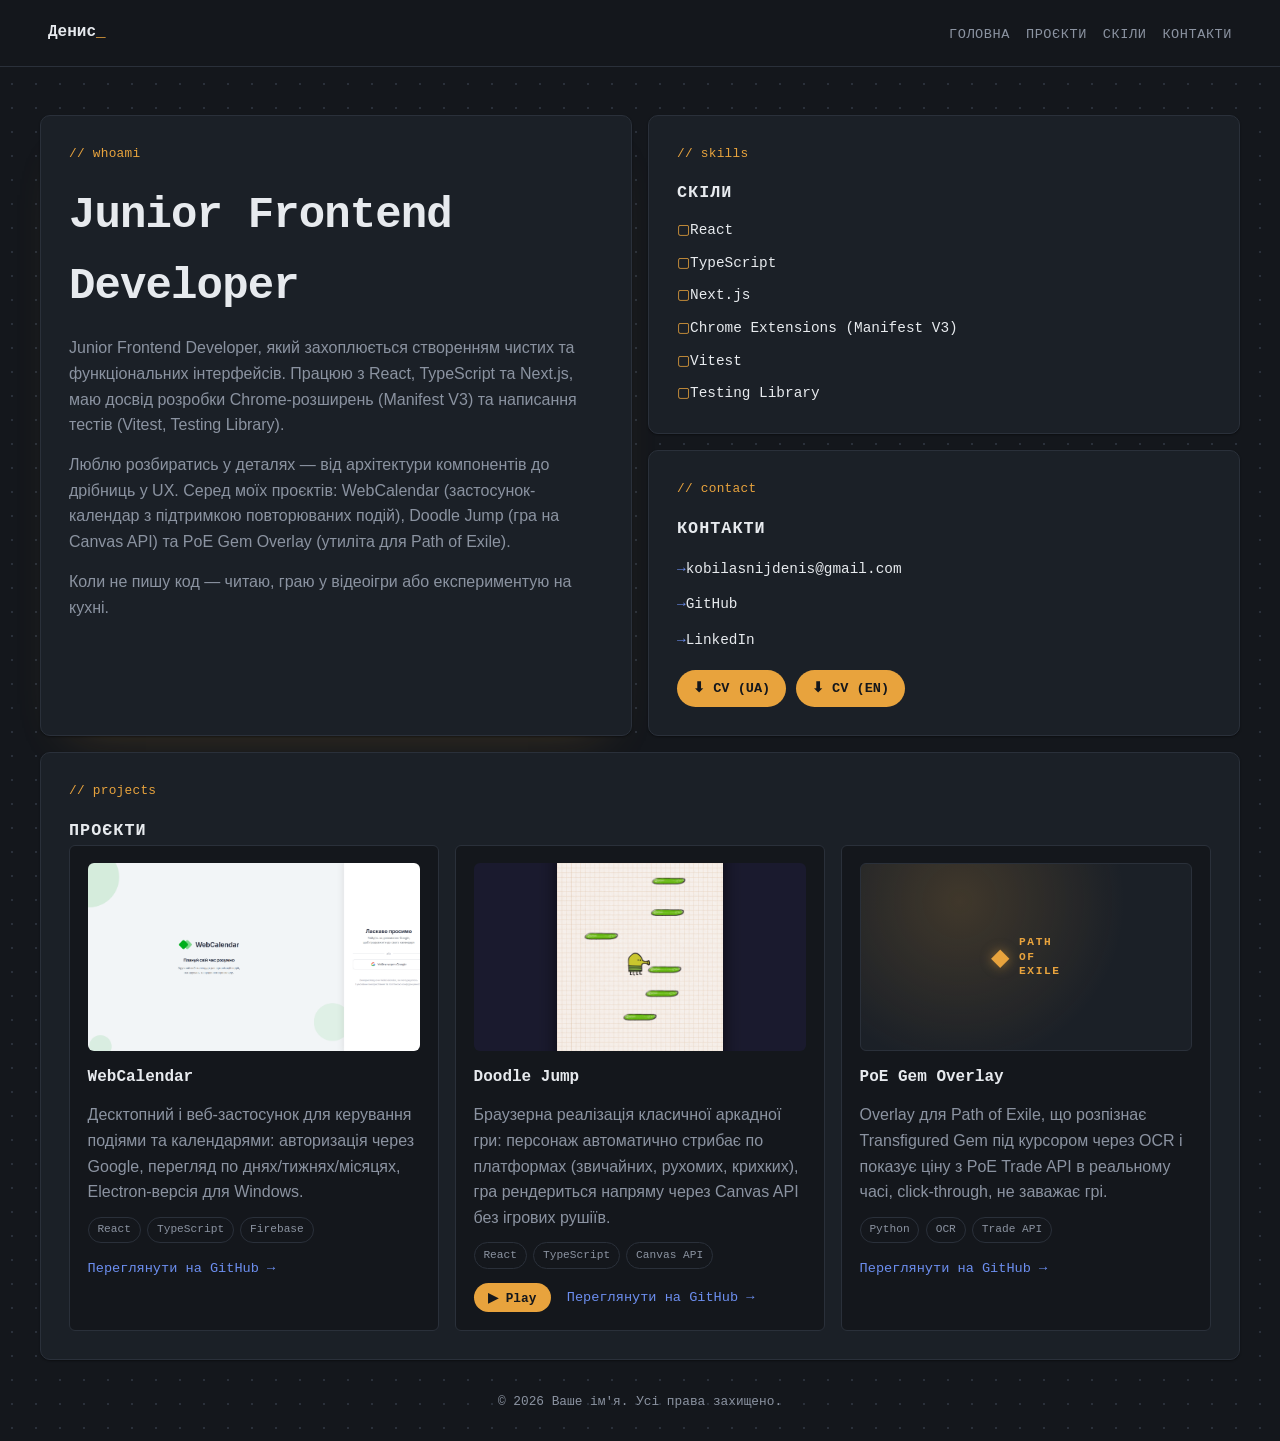
==== index.html @ c6d9cc0c "Initial commit: portfolio website Co-Authored-By: Claude Sonnet 5 <noreply@anthropic.com>" ====
<!DOCTYPE html>
<html lang="uk">
<head>
    <meta charset="UTF-8">
    <meta name="viewport" content="width=device-width, initial-scale=1.0">
    <title>Портфоліо — Денис</title>
    <meta name="description" content="Портфоліо розробника: проєкти, скіли, контакти.">

    <!-- Етап 2: сюди буде наповнено CSS Grid верстку -->
    <link rel="stylesheet" href="style.css">
</head>
<body>

    <a class="skip-link" href="#main-content">Перейти до основного контенту</a>

    <header class="site-header">
        <nav class="main-nav" aria-label="Основна навігація">
            <a class="main-nav__logo" href="#hero">Денис</a>
            <button class="main-nav__toggle" type="button" aria-label="Відкрити меню" aria-expanded="false" aria-controls="main-nav-list">
                <span class="main-nav__toggle-bar"></span>
                <span class="main-nav__toggle-bar"></span>
                <span class="main-nav__toggle-bar"></span>
            </button>
            <ul id="main-nav-list" class="main-nav__list">
                <li class="main-nav__item"><a class="main-nav__link" href="#hero">Головна</a></li>
                <li class="main-nav__item"><a class="main-nav__link" href="#projects">Проєкти</a></li>
                <li class="main-nav__item"><a class="main-nav__link" href="#skills">Скіли</a></li>
                <li class="main-nav__item"><a class="main-nav__link" href="#contacts">Контакти</a></li>
            </ul>
        </nav>
    </header>

    <main id="main-content" class="bento-grid">

        <!-- Hero-картка: велика, займає найбільше місця в сітці -->
        <section id="hero" class="bento-card bento-card--hero" aria-labelledby="hero-heading">
            <h1 id="hero-heading" class="hero__name">Junior Frontend Developer</h1>
            <p class="hero__text">Junior Frontend Developer, який захоплюється створенням чистих та функціональних інтерфейсів. Працюю з React, TypeScript та Next.js, маю досвід розробки Chrome-розширень (Manifest V3) та написання тестів (Vitest, Testing Library).</p>
            <p class="hero__text">Люблю розбиратись у деталях — від архітектури компонентів до дрібниць у UX. Серед моїх проєктів: WebCalendar (застосунок-календар з підтримкою повторюваних подій), Doodle Jump (гра на Canvas API) та PoE Gem Overlay (утиліта для Path of Exile).</p>
            <p class="hero__text">Коли не пишу код — читаю, граю у відеоігри або експериментую на кухні.</p>
        </section>

        <!-- Секція "Проєкти" як bento-картка-контейнер з підсіткою на 4 плейсхолдери -->
        <section id="projects" class="bento-card bento-card--projects" aria-labelledby="projects-heading">
            <h2 id="projects-heading" class="bento-card__title">Проєкти</h2>

            <div class="projects-grid">
                <article class="project-card" data-project="1">
                    <div class="project-card__preview has-thumb" role="button" tabindex="0" aria-label="Переглянути скріншоти проєкту WebCalendar" data-gallery='["screan shot/webcalendar/login.png", "screan shot/webcalendar/day-view.png", "screan shot/webcalendar/create-event.png"]' style="background-image: url('screan shot/webcalendar/login.png');"></div>
                    <h3 class="project-card__title">WebCalendar</h3>
                    <p class="project-card__desc">Десктопний і веб-застосунок для керування подіями та календарями: авторизація через Google, перегляд по днях/тижнях/місяцях, Electron-версія для Windows.</p>
                    <ul class="project-card__tags">
                        <li class="project-card__tag">React</li>
                        <li class="project-card__tag">TypeScript</li>
                        <li class="project-card__tag">Firebase</li>
                    </ul>
                    <a class="project-card__link" href="https://github.com/NacnudONE/-web-calendar" target="_blank" rel="noopener noreferrer">Переглянути на GitHub →</a>
                </article>

                <article class="project-card" data-project="2">
                    <div class="project-card__preview has-thumb" role="button" tabindex="0" aria-label="Переглянути скріншоти проєкту Doodle Jump" data-gallery='["screan shot/doodle-jump/menu.png", "screan shot/doodle-jump/gameplay.png"]' style="background-image: url('screan shot/doodle-jump/gameplay.png');"></div>
                    <h3 class="project-card__title">Doodle Jump</h3>
                    <p class="project-card__desc">Браузерна реалізація класичної аркадної гри: персонаж автоматично стрибає по платформах (звичайних, рухомих, крихких), гра рендериться напряму через Canvas API без ігрових рушіїв.</p>
                    <ul class="project-card__tags">
                        <li class="project-card__tag">React</li>
                        <li class="project-card__tag">TypeScript</li>
                        <li class="project-card__tag">Canvas API</li>
                    </ul>
                    <div class="project-card__actions">
                        <button class="project-card__play" type="button" data-play-url="https://nacnudone.github.io/doodle-Jump/">▶ Play</button>
                        <a class="project-card__link" href="https://github.com/NacnudONE/doodle-Jump" target="_blank" rel="noopener noreferrer">Переглянути на GitHub →</a>
                    </div>
                </article>

                <article class="project-card" data-project="3">
                    <div class="project-card__preview project-card__preview--logo" aria-hidden="true">
                        <span class="poe-logo">
                            <span class="poe-logo__gem">◆</span>
                            <span class="poe-logo__text">Path<br>of<br>Exile</span>
                        </span>
                    </div>
                    <h3 class="project-card__title">PoE Gem Overlay</h3>
                    <p class="project-card__desc">Overlay для Path of Exile, що розпізнає Transfigured Gem під курсором через OCR і показує ціну з PoE Trade API в реальному часі, click-through, не заважає грі.</p>
                    <ul class="project-card__tags">
                        <li class="project-card__tag">Python</li>
                        <li class="project-card__tag">OCR</li>
                        <li class="project-card__tag">Trade API</li>
                    </ul>
                    <a class="project-card__link" href="https://github.com/NacnudONE/poe_gem_overlay" target="_blank" rel="noopener noreferrer">Переглянути на GitHub →</a>
                </article>
            </div>
        </section>

        <!-- Картка "Скіли" -->
        <section id="skills" class="bento-card bento-card--skills" aria-labelledby="skills-heading">
            <h2 id="skills-heading" class="bento-card__title">Скіли</h2>
            <ul class="skills-list">
                <li class="skills-list__item">React</li>
                <li class="skills-list__item">TypeScript</li>
                <li class="skills-list__item">Next.js</li>
                <li class="skills-list__item">Chrome Extensions (Manifest V3)</li>
                <li class="skills-list__item">Vitest</li>
                <li class="skills-list__item">Testing Library</li>
            </ul>
        </section>

        <!-- Картка "Контакти" -->
        <section id="contacts" class="bento-card bento-card--contacts" aria-labelledby="contacts-heading">
            <h2 id="contacts-heading" class="bento-card__title">Контакти</h2>
            <ul class="contacts-list">
                <li class="contacts-list__item">
                    <a class="contacts-list__link" href="mailto:kobilasnijdenis@gmail.com" aria-label="Написати на пошту">kobilasnijdenis@gmail.com</a>
                </li>
                <li class="contacts-list__item">
                    <a class="contacts-list__link" href="https://github.com/NacnudONE" target="_blank" rel="noopener noreferrer" aria-label="Профіль на GitHub">GitHub</a>
                </li>
                <li class="contacts-list__item">
                    <a class="contacts-list__link" href="https://www.linkedin.com/in/%D0%B4%D0%B5%D0%BD%D0%B8%D1%81-%D0%BA%D0%BE%D0%B1%D0%B8%D0%BB%D1%8F%D1%88%D0%BD%D0%B8%D0%B9-59717441b/" target="_blank" rel="noopener noreferrer" aria-label="Профіль на LinkedIn">LinkedIn</a>
                </li>
            </ul>
            <div class="contacts-cv-group">
                <a class="contacts-cv" href="files/Denys_Kobyliashnyi_Resume.docx" download>⬇ CV (UA)</a>
                <a class="contacts-cv" href="files/Denys_Kobyliashnyi_Resume_EN.docx" download>⬇ CV (EN)</a>
            </div>
        </section>

    </main>

    <footer class="site-footer">
        <p class="site-footer__text">&copy; 2026 Ваше ім'я. Усі права захищено.</p>
    </footer>

    <!-- Крок: галерея/lightbox для скріншотів проєктів (одна спільна модалка) -->
    <div class="lightbox" id="lightbox" hidden>
        <div class="lightbox__backdrop" data-lightbox-close></div>
        <div class="lightbox__dialog" role="dialog" aria-modal="true" aria-label="Перегляд скріншотів проєкту" tabindex="-1">
            <div class="lightbox__frame">
                <button class="lightbox__nav lightbox__nav--prev" type="button" aria-label="Попередній скріншот">&larr;</button>
                <div class="lightbox__stage"></div>
                <button class="lightbox__nav lightbox__nav--next" type="button" aria-label="Наступний скріншот">&rarr;</button>
            </div>
        </div>
    </div>

    <!-- Крок: модалка для запуску гри в iframe без переходу на іншу сторінку -->
    <div class="play-modal" id="play-modal" hidden>
        <div class="play-modal__backdrop" data-play-close></div>
        <div class="play-modal__dialog" role="dialog" aria-modal="true" aria-label="Гра" tabindex="-1">
            <button class="play-modal__close" type="button" aria-label="Закрити" data-play-close>&times;</button>
            <div class="play-modal__frame">
                <iframe class="play-modal__iframe" title="Гра" allow="autoplay; fullscreen"></iframe>
            </div>
        </div>
    </div>

    <script src="script.js" defer></script>
</body>
</html>
---- style.css ----
/* =========================================================
   ЕТАП 2: CSS GRID ВЕРСТКА
   Наповнення:
   - Крок 2.1: базовий reset
   - Крок 2.2: display:grid + grid-template-areas для bento-розкладки
   - Крок 2.3: розміри карток (велика hero, менші — проєкти/скіли)
   Далі буде наповнено:
   - Етап 3: візуальний стиль — кольори, типографіка, тіні, паддінги
   - Етап 4: інтерактивність — hover, transition, мобільне меню
   - Етап 5: адаптивність — @media
   ========================================================= */

/* ---------- Крок 2.1: базовий reset ---------- */
*,
*::before,
*::after {
    box-sizing: border-box;
    margin: 0;
    padding: 0;
}

html {
    height: 100%;
}

body {
    min-height: 100%;
}

ul {
    list-style: none;
}

a {
    text-decoration: none;
    color: inherit;
}

/* ---------- Навігація: тимчасово горизонтальний список ---------- */
.main-nav {
    display: flex;
    align-items: center;
    justify-content: space-between;
}

.main-nav__list {
    display: flex;
    gap: 1rem;
}

/* ---------- Крок 2.2 + 2.3: bento-grid контейнер і розміри карток ---------- */
.bento-grid {
    display: grid;
    grid-template-columns: repeat(4, 1fr);
    grid-template-rows: repeat(2, minmax(160px, auto)) auto;
    grid-template-areas:
        "hero hero skills skills"
        "hero hero contacts contacts"
        "projects projects projects projects";
    align-items: start;
    gap: 1rem;
    max-width: 1200px;
    margin-inline: auto;
    margin-top: 3rem;
}

.bento-card--hero {
    align-self: stretch;
}

.bento-card--hero {
    grid-area: hero;
}

.bento-card--skills {
    grid-area: skills;
}

.bento-card--projects {
    grid-area: projects;
}

.bento-card--contacts {
    grid-area: contacts;
}

/* ---------- Внутрішня підсітка карток-проєктів ---------- */
.projects-grid {
    display: grid;
    grid-template-columns: repeat(3, 1fr);
    gap: 1rem;
}

/* =========================================================
   ЕТАП 3: ВІЗУАЛЬНИЙ СТИЛЬ
   Напрямок: естетика редактора коду/терміналу — графітовий фон,
   моно-шрифт для заголовків і "коментарних" міток секцій
   (// whoami, // skills...), теплий бурштиновий акцент.
   - Крок 3.1: колірна палітра + фон
   - Крок 3.2: типографіка
   - Крок 3.3: тіні, заокруглення, паддінги карток
   ========================================================= */

@import url('https://fonts.googleapis.com/css2?family=JetBrains+Mono:wght@400;600;700&family=Inter:wght@400;500;600&display=swap');

:root {
    /* Крок 3.1: колірна палітра */
    --color-bg: #14171c;
    --color-surface: #1b2027;
    --color-border: #2a303a;
    --color-text: #e7eaee;
    --color-text-muted: #8b93a1;
    --color-accent: #e8a33d;
    --color-accent-blue: #6c8eef;

    /* Крок 3.2: типографіка */
    --font-display: 'JetBrains Mono', 'Fira Code', ui-monospace, monospace;
    --font-body: 'Inter', -apple-system, BlinkMacSystemFont, 'Segoe UI', sans-serif;

    /* Крок 3.3: спільні розміри */
    --radius-card: 10px;
    --radius-chip: 6px;
    --space-card: 1.75rem;
}

/* ---------- Крок 3.1: фон сторінки ---------- */
body {
    background-color: var(--color-bg);
    background-image: radial-gradient(var(--color-border) 1px, transparent 1px);
    background-size: 24px 24px;
    color: var(--color-text);
    font-family: var(--font-body);
    line-height: 1.6;
}

/* ---------- Крок 3.2: типографіка ---------- */
.hero__name,
.bento-card__title,
.project-card__title,
.main-nav__logo,
.main-nav__link {
    font-family: var(--font-display);
}

.hero__name {
    font-size: clamp(2rem, 5vw, 2.75rem);
    font-weight: 700;
    letter-spacing: -0.02em;
}

.hero__text {
    margin-top: 0.9rem;
    max-width: 60ch;
    color: var(--color-text-muted);
}

.bento-card__title {
    font-size: 1.05rem;
    font-weight: 600;
    text-transform: uppercase;
    letter-spacing: 0.06em;
    color: var(--color-text);
}

.project-card__title {
    font-size: 1rem;
    font-weight: 600;
}

.bento-card__text,
.project-card__desc {
    margin-top: 0.75rem;
    color: var(--color-text-muted);
}

/* Сигнатурний елемент: кожна картка підписана як код-коментар */
.bento-card {
    position: relative;
}

.bento-card::before {
    display: block;
    margin-bottom: 1rem;
    font-family: var(--font-display);
    font-size: 0.8rem;
    color: var(--color-accent);
    letter-spacing: 0.02em;
}

.bento-card--hero::before     { content: "// whoami"; }
.bento-card--skills::before   { content: "// skills"; }
.bento-card--projects::before { content: "// projects"; }
.bento-card--contacts::before { content: "// contact"; }

/* ---------- Навігація ---------- */
.site-header {
    position: sticky;
    top: 0;
    z-index: 30;
    background-color: var(--color-bg);
}

.main-nav {
    position: relative;
    padding: 1.25rem clamp(1rem, 4vw, 3rem);
    border-bottom: 1px solid var(--color-border);
}

.main-nav__logo {
    font-weight: 600;
    font-size: 1rem;
}

.main-nav__logo::after {
    content: "_";
    color: var(--color-accent);
}

.main-nav__link {
    font-size: 0.85rem;
    text-transform: uppercase;
    letter-spacing: 0.04em;
    color: var(--color-text-muted);
}

/* ---------- Крок 3.3: тіні, заокруглення, паддінги карток ---------- */
.bento-card {
    background-color: var(--color-surface);
    border: 1px solid var(--color-border);
    border-radius: var(--radius-card);
    padding: var(--space-card);
    box-shadow: 0 1px 2px rgba(0, 0, 0, 0.4);
}

.bento-card--hero {
    box-shadow:
        0 1px 2px rgba(0, 0, 0, 0.4),
        0 24px 48px -32px rgba(232, 163, 61, 0.25);
}

.project-card {
    background-color: var(--color-bg);
    border: 1px solid var(--color-border);
    border-radius: var(--radius-chip);
    padding: 1.1rem;
}

/* ---------- Етап 6: плейсхолдери реального контенту ---------- */
/* Крок 6.1: заглушка-скріншот для проєктів (заміниться реальним зображенням) */
.project-card__preview {
    aspect-ratio: 16 / 9;
    margin-bottom: 0.9rem;
    border: 1px dashed var(--color-border);
    border-radius: var(--radius-chip);
    display: flex;
    align-items: center;
    justify-content: center;
    cursor: pointer;
    transition: border-color 0.2s ease;
}

.project-card__preview:hover,
.project-card__preview:focus-visible {
    border-color: var(--color-accent-blue);
}

.project-card__preview::after {
    content: "screenshot.png";
    font-family: var(--font-display);
    font-size: 0.75rem;
    color: var(--color-text-muted);
}

.project-card__preview.has-thumb {
    border: none;
    background-repeat: no-repeat;
    background-size: cover;
    background-position: center;
}

.project-card__preview.has-thumb::after {
    content: none;
}

.project-card__preview.project-card__preview--logo,
.project-card__preview.project-card__preview--logo:hover,
.project-card__preview.project-card__preview--logo:focus-visible {
    border-color: var(--color-border);
    border-style: solid;
    background-image: none;
    background-color: var(--color-surface);
    background: radial-gradient(circle at 30% 20%, rgba(232, 163, 61, 0.18), transparent 60%), var(--color-surface);
    cursor: default;
}

.project-card__preview.project-card__preview--logo::after {
    content: none;
}

.poe-logo {
    display: flex;
    align-items: center;
    gap: 0.6rem;
    color: var(--color-accent);
}

.poe-logo__gem {
    font-size: 1.5rem;
    line-height: 1;
    filter: drop-shadow(0 0 6px rgba(232, 163, 61, 0.55));
}

.poe-logo__text {
    font-family: var(--font-display);
    font-size: 0.7rem;
    font-weight: 700;
    line-height: 1.3;
    letter-spacing: 0.14em;
    text-transform: uppercase;
}

.project-card__tags {
    display: flex;
    flex-wrap: wrap;
    gap: 0.4rem;
    margin-top: 0.75rem;
}

.project-card__tag {
    font-family: var(--font-display);
    font-size: 0.7rem;
    padding: 0.2rem 0.55rem;
    border: 1px solid var(--color-border);
    border-radius: 999px;
    color: var(--color-text-muted);
}

.project-card__link {
    display: inline-block;
    margin-top: 0.9rem;
    font-family: var(--font-display);
    font-size: 0.85rem;
    color: var(--color-accent-blue);
}

.project-card__actions {
    display: flex;
    align-items: center;
    gap: 1rem;
    margin-top: 0.9rem;
}

.project-card__actions .project-card__link {
    margin-top: 0;
}

.project-card__play {
    display: inline-flex;
    align-items: center;
    gap: 0.35rem;
    border: none;
    border-radius: 999px;
    padding: 0.4rem 0.9rem;
    background-color: var(--color-accent);
    color: var(--color-bg);
    font-family: var(--font-display);
    font-size: 0.8rem;
    font-weight: 600;
    cursor: pointer;
    transition: transform 0.2s ease, box-shadow 0.2s ease;
}

.project-card__play:hover,
.project-card__play:focus-visible {
    transform: translateY(-2px);
    box-shadow: 0 8px 16px -6px rgba(232, 163, 61, 0.6);
}

/* ---------- Скіли: теги у стилі команд терміналу ---------- */
.skills-list {
    margin-top: 0.75rem;
    display: flex;
    flex-direction: column;
    gap: 0.6rem;
}

.skills-list__item {
    font-family: var(--font-display);
    font-size: 0.9rem;
    color: var(--color-text);
}

/* Крок 6.2: заглушка-іконка технології (заміниться реальною SVG-іконкою) */
.skills-list__item::before {
    content: "\25A2 ";
    color: var(--color-accent);
}

/* ---------- Контакти ---------- */
.contacts-list {
    margin-top: 0.75rem;
    display: flex;
    flex-direction: column;
    gap: 0.6rem;
}

.contacts-list__link {
    font-family: var(--font-display);
    font-size: 0.9rem;
}

.contacts-list__link::before {
    content: "\2192 ";
    color: var(--color-accent-blue);
}

.contacts-cv-group {
    display: flex;
    flex-wrap: wrap;
    gap: 0.6rem;
    margin-top: 1.1rem;
}

.contacts-cv {
    display: inline-flex;
    align-items: center;
    gap: 0.4rem;
    border-radius: 999px;
    padding: 0.5rem 1rem;
    background-color: var(--color-accent);
    color: var(--color-bg);
    font-family: var(--font-display);
    font-size: 0.85rem;
    font-weight: 600;
    transition: transform 0.2s ease, box-shadow 0.2s ease;
}

.contacts-cv:hover,
.contacts-cv:focus-visible {
    transform: translateY(-2px);
    box-shadow: 0 8px 16px -6px rgba(232, 163, 61, 0.6);
}

/* ---------- Skip-link (доступність) ---------- */
.skip-link {
    position: absolute;
    left: -9999px;
    top: 0;
    background: var(--color-accent);
    color: var(--color-bg);
    padding: 0.5rem 1rem;
    border-radius: var(--radius-chip);
    z-index: 100;
}

.skip-link:focus {
    left: 1rem;
    top: 1rem;
}

/* ---------- Підвал ---------- */
.site-footer {
    padding: 2rem clamp(1rem, 4vw, 3rem);
    text-align: center;
}

.site-footer__text {
    font-family: var(--font-display);
    font-size: 0.8rem;
    color: var(--color-text-muted);
}

/* =========================================================
   ЕТАП 4: ІНТЕРАКТИВНІСТЬ
   - Крок 4.1: hover-ефекти на картках
   - Крок 4.2: плавний скрол навігації
   - Крок 4.3: мобільне меню (бургер)
   ========================================================= */

/* ---------- Крок 4.2: плавний скрол ---------- */
html {
    scroll-behavior: smooth;
}

/* ---------- Крок 4.1: hover-ефекти на картках ---------- */
.bento-card,
.project-card {
    transition: transform 0.2s ease, border-color 0.2s ease, box-shadow 0.2s ease;
}

.bento-card:hover {
    transform: translateY(-4px);
    border-color: var(--color-accent);
}

.project-card:hover {
    transform: translateY(-3px);
    border-color: var(--color-accent-blue);
}

.main-nav__link,
.contacts-list__link,
.project-card__link {
    transition: color 0.2s ease;
}

.main-nav__link:hover,
.contacts-list__link:hover,
.project-card__link:hover {
    color: var(--color-accent);
}

/* ---------- Крок 4.3: мобільне меню (бургер) ---------- */
.main-nav__toggle {
    display: none;
    flex-direction: column;
    justify-content: center;
    gap: 5px;
    width: 32px;
    height: 32px;
    background: none;
    border: none;
    cursor: pointer;
}

.main-nav__toggle-bar {
    display: block;
    height: 2px;
    width: 100%;
    background-color: var(--color-text);
    border-radius: 2px;
    transition: transform 0.2s ease, opacity 0.2s ease;
}

.main-nav__toggle.is-active .main-nav__toggle-bar:nth-child(1) {
    transform: translateY(7px) rotate(45deg);
}

.main-nav__toggle.is-active .main-nav__toggle-bar:nth-child(2) {
    opacity: 0;
}

.main-nav__toggle.is-active .main-nav__toggle-bar:nth-child(3) {
    transform: translateY(-7px) rotate(-45deg);
}

/* =========================================================
   ЕТАП 5: АДАПТИВНІСТЬ
   Медіа-запити йдуть від ширшого брейкпоінта до вужчого,
   щоб вужчі правила коректно перекривали ширші в каскаді.
   - Крок 5.1: media query для планшета
   - Крок 5.2: media query для мобільного (сітка → 1 колонка)
   ========================================================= */

/* ---------- Крок 5.1: планшет ---------- */
@media (max-width: 1024px) {
    .bento-grid {
        grid-template-columns: repeat(2, 1fr);
        grid-template-rows: auto auto auto auto;
        grid-template-areas:
            "hero hero"
            "skills skills"
            "contacts contacts"
            "projects projects";
    }

    .projects-grid {
        grid-template-columns: repeat(2, 1fr);
    }
}

/* ---------- Крок 5.2: мобільний (сітка в одну колонку) + бургер-меню ---------- */
@media (max-width: 700px) {
    .main-nav__toggle {
        display: flex;
    }

    .main-nav__list {
        position: absolute;
        top: 100%;
        left: 0;
        right: 0;
        z-index: 20;
        flex-direction: column;
        gap: 0;
        background-color: var(--color-surface);
        border-bottom: 1px solid var(--color-border);
        max-height: 0;
        overflow: hidden;
        transition: max-height 0.25s ease;
    }

    .main-nav__list.is-open {
        max-height: 320px;
    }

    .main-nav__item {
        padding: 0.9rem clamp(1rem, 4vw, 3rem);
        border-top: 1px solid var(--color-border);
    }

    .bento-grid {
        grid-template-columns: 1fr;
        grid-template-rows: auto;
        grid-template-areas:
            "hero"
            "skills"
            "contacts"
            "projects";
        padding-inline: 1rem;
        gap: 0.75rem;
    }

    .bento-card {
        padding: 1.25rem;
    }

    .projects-grid {
        grid-template-columns: 1fr;
    }

    .lightbox__dialog {
        --lightbox-gutter: 2.25rem;
    }

    .lightbox__nav {
        width: 1.75rem;
        height: 1.75rem;
        font-size: 0.9rem;
    }
}

/* =========================================================
   ГАЛЕРЕЯ/LIGHTBOX ДЛЯ СКРІНШОТІВ ПРОЄКТІВ
   ========================================================= */
.lightbox {
    position: fixed;
    inset: 0;
    z-index: 100;
    display: flex;
    align-items: center;
    justify-content: center;
    padding: 1.5rem;
}

.lightbox[hidden] {
    display: none;
}

.lightbox {
    opacity: 0;
    transition: opacity 0.25s ease;
}

.lightbox.is-visible {
    opacity: 1;
}

.lightbox__backdrop {
    position: absolute;
    inset: 0;
    background-color: rgba(10, 12, 15, 0.85);
}

.lightbox__dialog {
    --lightbox-gutter: 3.5rem;
    position: relative;
    z-index: 1;
    display: flex;
    flex-direction: column;
    align-items: center;
    width: min(90vw, 900px);
    transform: scale(0.85) translateY(20px);
    transition: transform 0.3s ease;
}

.lightbox.is-visible .lightbox__dialog {
    transform: scale(1) translateY(0);
}

.lightbox__dialog:focus-visible {
    outline: none;
}

.lightbox__frame {
    position: relative;
    width: 100%;
}

.lightbox__stage {
    max-width: calc(100% - (var(--lightbox-gutter) * 2));
    max-height: 80vh;
    margin: 0 auto;
    display: flex;
}

.lightbox__image {
    display: block;
    width: auto;
    height: auto;
    max-width: 100%;
    max-height: 80vh;
    border-radius: var(--radius-chip);
    box-shadow:
        0 30px 60px -20px rgba(0, 0, 0, 0.75),
        0 10px 25px rgba(0, 0, 0, 0.5);
}

.lightbox__placeholder,
.project-card__preview {
    background-image: repeating-linear-gradient(
        45deg,
        var(--color-surface) 0 10px,
        var(--color-bg) 10px 20px
    );
}

.lightbox__placeholder {
    width: min(500px, 100%);
    aspect-ratio: 16 / 9;
    display: flex;
    align-items: center;
    justify-content: center;
    border: 1px dashed var(--color-border);
    border-radius: var(--radius-chip);
}

.lightbox__placeholder span {
    font-family: var(--font-display);
    font-size: 0.85rem;
    color: var(--color-text-muted);
}

.lightbox__nav {
    position: absolute;
    display: flex;
    align-items: center;
    justify-content: center;
    border: 1px solid var(--color-border);
    border-radius: 50%;
    background-color: var(--color-bg);
    color: var(--color-text);
    font-family: var(--font-display);
    cursor: pointer;
    transition: border-color 0.2s ease, color 0.2s ease;
}

.lightbox__nav:hover,
.lightbox__nav:focus-visible {
    border-color: var(--color-accent);
    color: var(--color-accent);
}

.lightbox__nav {
    top: 50%;
    transform: translateY(-50%);
    width: 2.5rem;
    height: 2.5rem;
    font-size: 1.1rem;
}

.lightbox__nav--prev {
    left: 0;
}

.lightbox__nav--next {
    right: 0;
}

/* =========================================================
   МОДАЛКА ЗАПУСКУ ГРИ (iframe, без переходу на іншу сторінку)
   ========================================================= */
.play-modal {
    position: fixed;
    inset: 0;
    z-index: 100;
    display: flex;
    align-items: center;
    justify-content: center;
    padding: 1.5rem;
    opacity: 0;
    transition: opacity 0.25s ease;
}

.play-modal[hidden] {
    display: none;
}

.play-modal.is-visible {
    opacity: 1;
}

.play-modal__backdrop {
    position: absolute;
    inset: 0;
    background-color: rgba(10, 12, 15, 0.85);
}

.play-modal__dialog {
    position: relative;
    z-index: 1;
    width: min(90vw, 460px);
    transform: scale(0.85) translateY(20px);
    transition: transform 0.3s ease;
}

.play-modal.is-visible .play-modal__dialog {
    transform: scale(1) translateY(0);
}

.play-modal__dialog:focus-visible {
    outline: none;
}

.play-modal__close {
    position: absolute;
    top: -2.75rem;
    right: 0;
    width: 2rem;
    height: 2rem;
    display: flex;
    align-items: center;
    justify-content: center;
    border: 1px solid var(--color-border);
    border-radius: 50%;
    background-color: var(--color-bg);
    color: var(--color-text);
    font-family: var(--font-display);
    font-size: 1.25rem;
    cursor: pointer;
    transition: border-color 0.2s ease, color 0.2s ease;
}

.play-modal__close:hover,
.play-modal__close:focus-visible {
    border-color: var(--color-accent);
    color: var(--color-accent);
}

.play-modal__frame {
    width: 100%;
    max-height: 85vh;
    aspect-ratio: 2 / 3;
    border-radius: var(--radius-chip);
    overflow: hidden;
    box-shadow:
        0 30px 60px -20px rgba(0, 0, 0, 0.75),
        0 10px 25px rgba(0, 0, 0, 0.5);
}

.play-modal__iframe {
    width: 100%;
    height: 100%;
    border: none;
    background-color: var(--color-surface);
}

/* ---------- Повага до prefers-reduced-motion ---------- */
@media (prefers-reduced-motion: reduce) {
    html {
        scroll-behavior: auto;
    }

    * {
        transition: none !important;
        animation: none !important;
    }
}
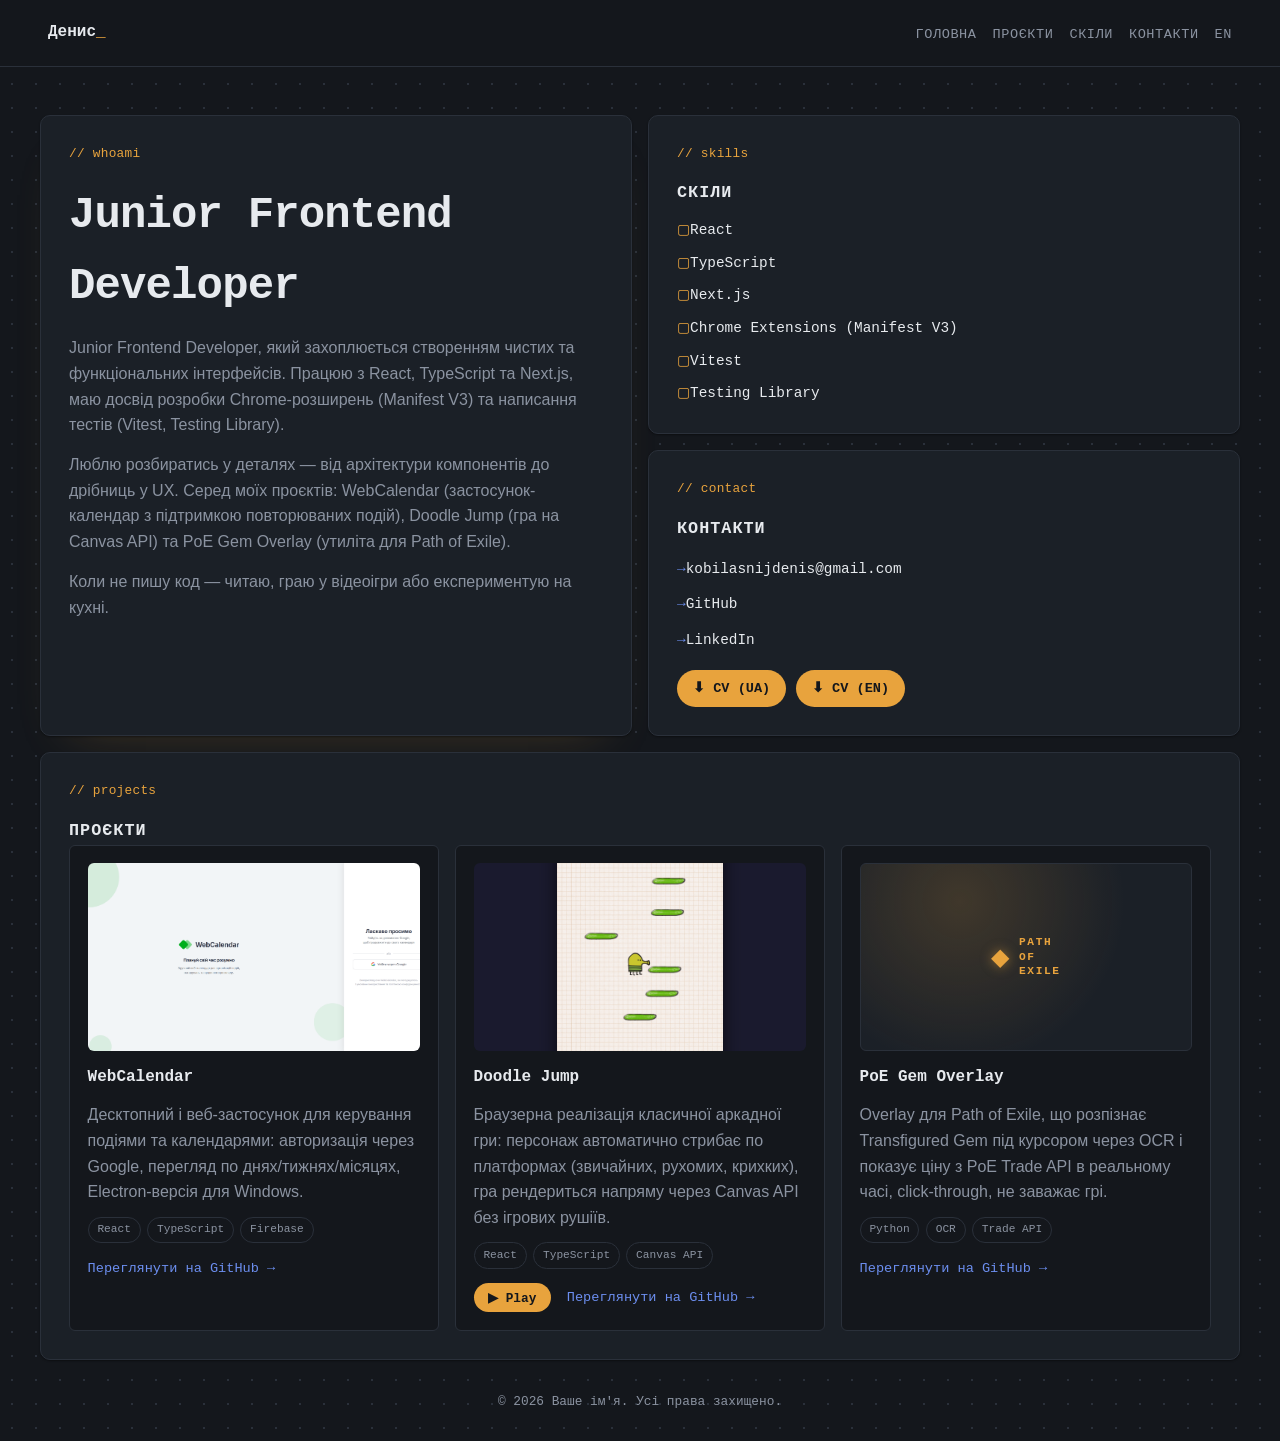
==== commit b3715e64: "Add English version of the portfolio site Co-Authored-By: Claude Sonnet 5 <noreply@anthropic.com>" ====
--- a/index.html
+++ b/index.html
@@ -26,6 +26,7 @@
                 <li class="main-nav__item"><a class="main-nav__link" href="#projects">Проєкти</a></li>
                 <li class="main-nav__item"><a class="main-nav__link" href="#skills">Скіли</a></li>
                 <li class="main-nav__item"><a class="main-nav__link" href="#contacts">Контакти</a></li>
+                <li class="main-nav__item"><a class="main-nav__link" href="en.html">EN</a></li>
             </ul>
         </nav>
     </header>
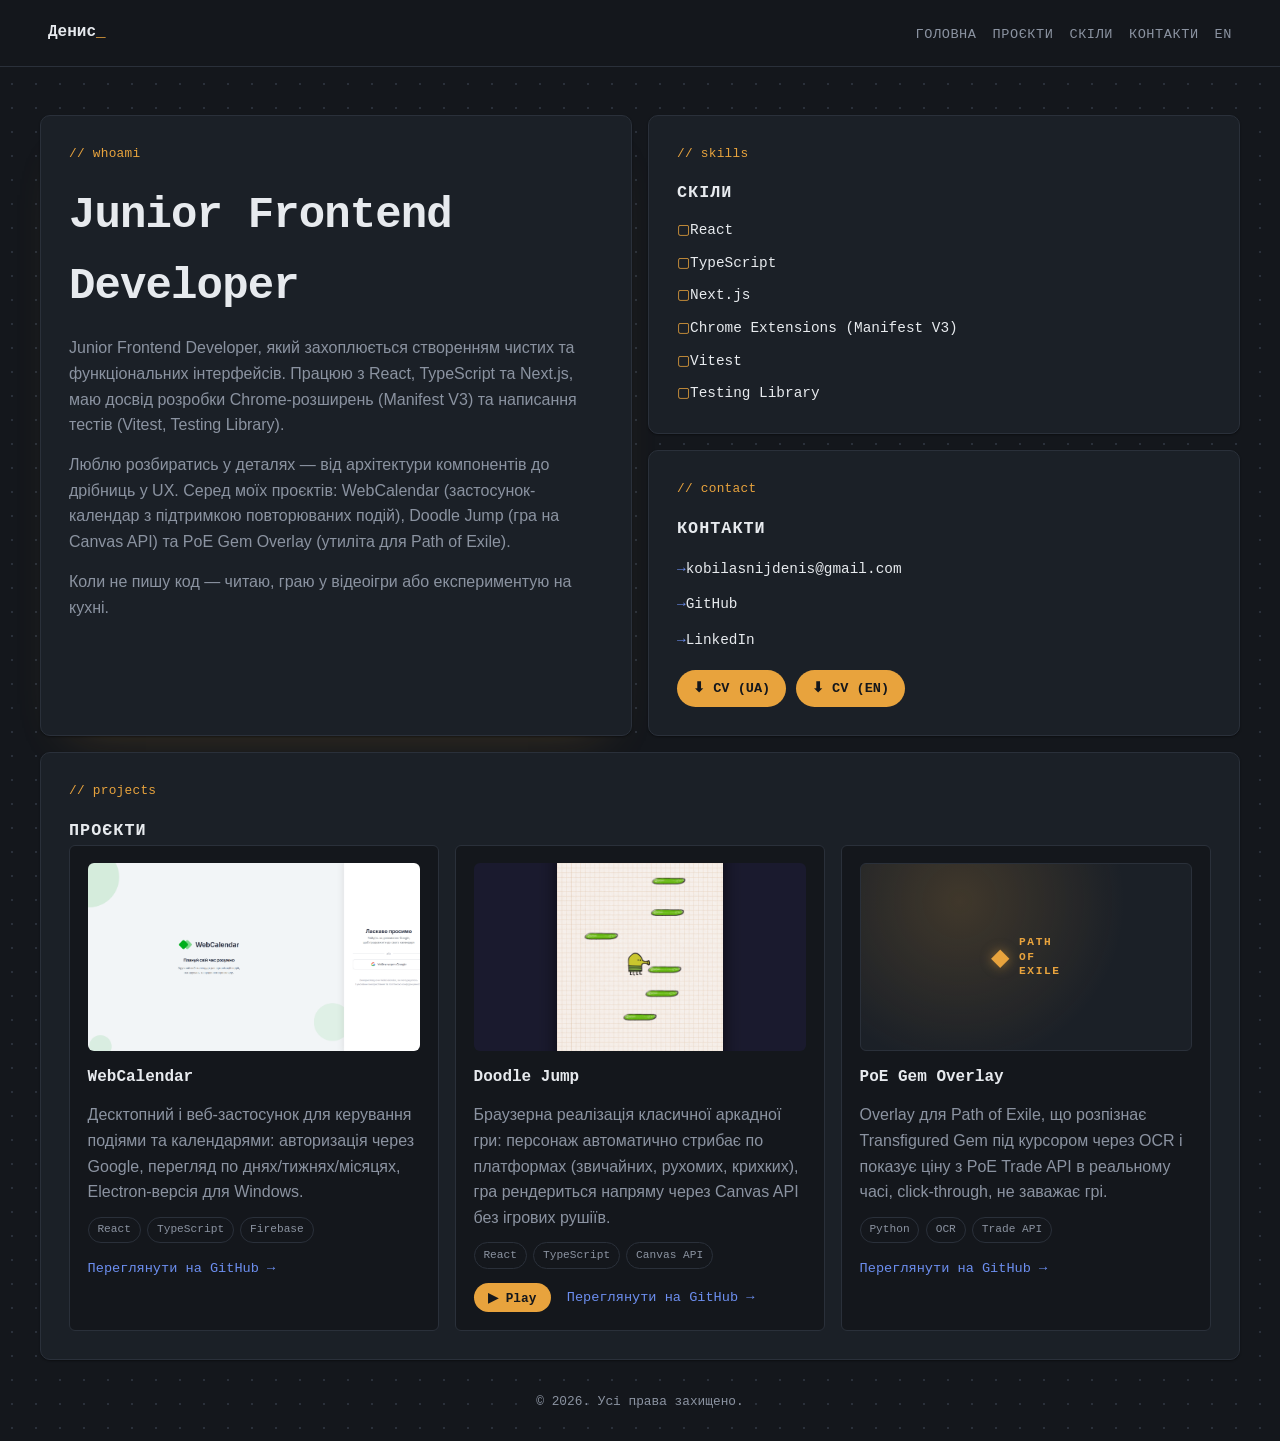
==== commit e4959f33: "Remove placeholder name from footer Co-Authored-By: Claude Sonnet 5 <noreply@anthropic.com>" ====
--- a/index.html
+++ b/index.html
@@ -128,7 +128,7 @@
     </main>
 
     <footer class="site-footer">
-        <p class="site-footer__text">&copy; 2026 Ваше ім'я. Усі права захищено.</p>
+        <p class="site-footer__text">&copy; 2026. Усі права захищено.</p>
     </footer>
 
     <!-- Крок: галерея/lightbox для скріншотів проєктів (одна спільна модалка) -->
